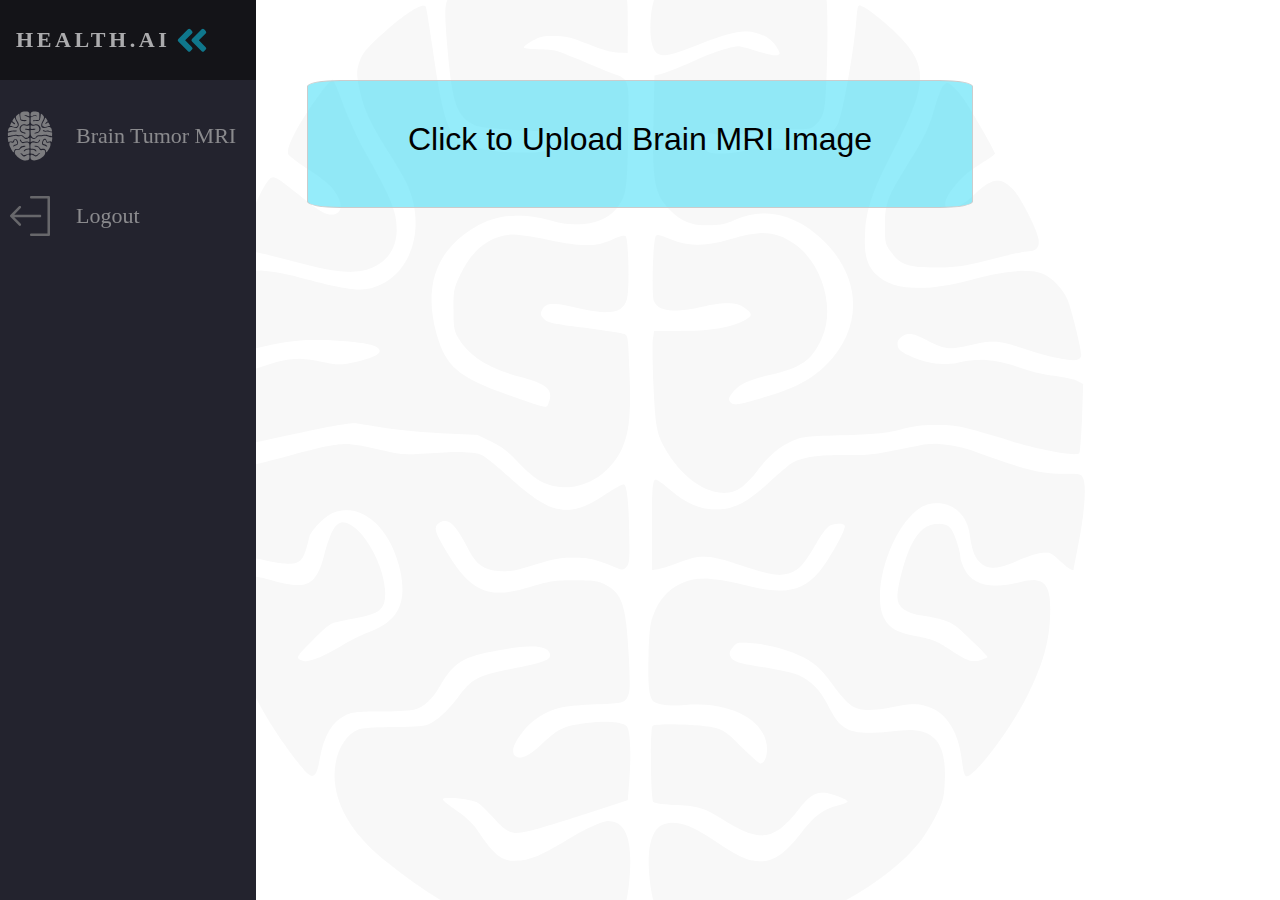
==== brainTumorMri.html @ 9c0617b1 "Add dashboard" ====
<!DOCTYPE html>
<html lang="en">

<head>
  <script src="js/apiClient.js"></script>
  <script src="js/utils.js">  </script>
  <script src="js/api/user/api.js"></script>
  <script>validate()</script>
  <meta charset="UTF-8">
  <meta http-equiv="X-UA-Compatible" content="IE=edge">
  <meta name="viewport" content="width=device-width, initial-scale=1.0">
  <title>Health.Ai</title>
  <link href="assets/img/brain icon.svg" rel="icon">
  <link rel="stylesheet" href="assets/css/card.css">
  <link rel="stylesheet" href="style.css">

  <style>
    .card {
      box-shadow: 0 4px 8px 0 rgba(0, 0, 0, 0.2);
      max-width: 300px;
      margin: auto;
      text-align: center;
      font-family: arial;
    }

    .title {
      color: grey;
      font-size: 18px;
    }

    button {
      border: none;
      outline: 0;
      display: inline-block;
      padding: 8px;
      color: white;
      background-color: #000;
      text-align: center;
      cursor: pointer;
      width: 100%;
      font-size: 18px;
    }

    a {
      text-decoration: none;
      font-size: 22px;
      color: black;
    }

    button:hover,
    a:hover {
      opacity: 0.7;
    }


    /* loader */


    .loader {
      border: 16px solid #00000000;
      border-radius: 50%;
      border-top: 16px solid rgb(155, 27, 187);
      width: 120px;
      height: 120px;
      -webkit-animation: spin 1s linear infinite;
      /* Safari */
      animation: spin 1s linear infinite;
    }

    /* Safari */
    @-webkit-keyframes spin {
      0% {
        -webkit-transform: rotate(0deg);
      }

      100% {
        -webkit-transform: rotate(360deg);
      }
    }

    @keyframes spin {
      0% {
        transform: rotate(0deg);
      }

      100% {
        transform: rotate(360deg);
      }
    }
  </style>
</head>

<body class="brain-tumor">
  <nav class="navbar">
    <ul class="navbar-nav">
      <li class="logo">
        <a href="/dashboard.html" class="nav-link">
          <span class="link-text logo-text">Health.Ai</span>
          <svg aria-hidden="true" focusable="false" data-prefix="fad" data-icon="angle-double-right" role="img"
            xmlns="http://www.w3.org/2000/svg" viewBox="0 0 448 512"
            class="svg-inline--fa fa-angle-double-right fa-w-14 fa-5x">
            <g class="fa-group">
              <path fill="currentColor"
                d="M224 273L88.37 409a23.78 23.78 0 0 1-33.8 0L32 386.36a23.94 23.94 0 0 1 0-33.89l96.13-96.37L32 159.73a23.94 23.94 0 0 1 0-33.89l22.44-22.79a23.78 23.78 0 0 1 33.8 0L223.88 239a23.94 23.94 0 0 1 .1 34z"
                class="fa-secondary"></path>
              <path fill="currentColor"
                d="M415.89 273L280.34 409a23.77 23.77 0 0 1-33.79 0L224 386.26a23.94 23.94 0 0 1 0-33.89L320.11 256l-96-96.47a23.94 23.94 0 0 1 0-33.89l22.52-22.59a23.77 23.77 0 0 1 33.79 0L416 239a24 24 0 0 1-.11 34z"
                class="fa-primary"></path>
            </g>
          </svg>
        </a>
      </li>

      <li class="nav-item">
        <a href="#" class="nav-link">
          <img src="assets/img/brain icon.svg" class="img-fluid" alt="" width="60" height="50">
          <span class="link-text">Brain Tumor MRI </span>
        </a>
      </li>

      <li class="nav-item">
        <a href="#" class="nav-link" onclick="logout()">
          <img src="assets/img/logout.svg" class="img-fluid" alt="" width="60" height="40">
          <span class="link-text">Logout </span>
        </a>
      </li>


    </ul>
  </nav>

  <center>
    <label for="file-upload" class="custom-file-upload">
      <i class="fa fa-cloud-upload"></i> Click to Upload Brain MRI Image
    </label>
    <input id="file-upload" type="file" onchange="upload()" accept=".jpg" >

    <div class="card" id="card">
      <div class="img" id="result_image">
      </div>
      <div class="text" id="result">

      </div>
    </div>
  </center>


  <div class="loader" style="display: none; margin-left: auto; margin-right: auto;" id="loader"></div>

  <Table id="grid" style="margin-left: auto; margin-right: auto;">

  </Table>
</body>
<script src="js/api/dashboard/api.js"></script>

</html>
---- assets/css/card.css ----
.card {
    width: 612px;
    height: 612px;
    background: white;
    border-radius: 30px;
    box-shadow: 15px 15px 30px #bebebe,
               -15px -15px 30px #ffffff;
    transition: 0.2s ease-in-out;
    display: none;
    padding-top: 5rem;
    margin-top: 1rem;
  }
  
  .img {
    width: 100%;
    height: 50%;
    background: linear-gradient(#e66465, #9198e5);
    display: flex;
    align-items: top;
    justify-content: right;
  }
  
  .save {
    transition: 0.2s ease-in-out;
    border-radius: 10px;
    margin: 20px;
    width: 30px;
    height: 30px;
    background-color: #ffffff;
    display: flex;
    align-items: center;
    justify-content: center;
  }
  
  .text {
    margin: 20px;
    display: flex;
    flex-direction: column;
    align-items: space-around;
  }
  
  .save .svg {
    transition: 0.2s ease-in-out;
    width: 15px;
    height: 15px;
  }
  
  .icon-box {
    margin-top: 15px;
    width: 70%;
    padding: 10px;
    background-color: #e3fff9;
    border-radius: 10px;
    display: flex;
    align-items: center;
    justify-content: left;
  }
  
  .icon-box svg {
    width: 17px;
  }
  
  .text .h3 {
    font-family: 'Lucida Sans' sans-serif;
    font-size: 15px;
    font-weight: 600;
  }
  
  .text .p {
    font-family: 'Lucida Sans' sans-serif;
    color: #999999;
    font-size: 13px;
  }
  
  .icon-box .span {
    margin-left: 10px;
    font-family: 'Lucida Sans' sans-serif;
    font-size: 13px;
    font-weight: light;
  }
    
  .save:hover {
    transform: scale(1.1) rotate(10deg);
  }
  
  .save:hover .svg {
    fill: #13723e;
  }
---- style.css ----
:root {
  font-size: 16px;
  font-family: 'Open Sans';
  --text-primary: #b6b6b6;
  --text-secondary: #ececec;
  --bg-primary: #23232e;
  --bg-secondary: #141418;
  --transition-speed: 600ms;
}

body {
  color: black;
  background-color: white;
  margin: 0;
  padding: 0;
}

.brain-tumor{
  background-image: url('assets/img/brainBackground.svg ');
  background-repeat: no-repeat;
  background-attachment: fixed;
  background-position: center;
}

body::-webkit-scrollbar {
  width: 0.25rem;
}

body::-webkit-scrollbar-track {
  background: #1e1e24;
}

body::-webkit-scrollbar-thumb {
  background: #6649b8;
}

main {
  margin-left: 5rem;
  padding: 1rem;
}

.navbar {
  position: fixed;
  background-color: var(--bg-primary);
  transition: width 600ms ease;
  overflow: hidden;
}

.navbar-nav {
  list-style: none;
  padding: 0;
  margin: 0;
  display: flex;
  flex-direction: column;
  align-items: center;
  height: 100%;
}

.nav-item {
  width: 100%;
}



.nav-link {
  display: flex;
  align-items: center;
  height: 5rem;
  color: var(--text-primary);
  text-decoration: none;
  filter: grayscale(100%) opacity(0.7);
  transition: var(--transition-speed);
}

.nav-link:hover {
  filter: grayscale(0%) opacity(1);
  background: var(--bg-secondary);
  color: var(--text-secondary);
}

.link-text {
  display: none;
  margin-left: 1rem;
}

.nav-link svg {
  width: 2rem;
  min-width: 2rem;
  margin: 0 1.5rem;
}

.fa-primary {
  color: #0ea2bd;
}

.fa-secondary {
  color: #0ea2bd;
}

.fa-primary,
.fa-secondary {
  transition: var(--transition-speed);
}

.logo {
  font-weight: bold;
  text-transform: uppercase;
  margin-bottom: 1rem;
  text-align: center;
  color: var(--text-secondary);
  background: var(--bg-secondary);
  font-size: 1.5rem;
  letter-spacing: 0.3ch;
  width: 100%;
}

.logo svg {
  transform: rotate(0deg);
  transition: var(--transition-speed);
}

.logo-text {
  display: inline;
  position: absolute;
  left: -999px;
  transition: var(--transition-speed);
}

.navbar:hover .logo svg {
  transform: rotate(-180deg);
}

/* Small screens */
@media only screen and (max-width: 600px) {
  .navbar {
    bottom: 0;
    width: 100vw;
    height: 5rem;
  }

  .logo {
    display: none;
  }

  .navbar-nav {
    flex-direction: row;
  }

  .nav-link {
    justify-content: center;
  }

  main {
    margin: 0;
  }
}

/* Large screens */
@media only screen and (min-width: 600px) {
  .navbar {
    top: 0;
    width: 5rem;
    height: 100vh;
  }

  .navbar:hover {
    width: 16rem;
  }

  .navbar:hover .link-text {
    display: inline;
  }

  .navbar:hover .logo svg {
    margin-left: 11rem;
  }

  .navbar:hover .logo-text {
    left: 0px;
  }
}

input[type="file"] {
  display: none;
}

.custom-file-upload {
  border: 1px solid #ccc;
  display: inline-block;
  padding: 6px 12px;
  padding-top: 2.5rem;
  cursor: pointer;
  margin-top: 5rem;
  width: 40rem;
  height: 5rem;
  font-size: xx-large;
  background-color: #0ad4f36e;
  border-radius: 5%;
  font-family: Verdana, Geneva, Tahoma, sans-serif;
}
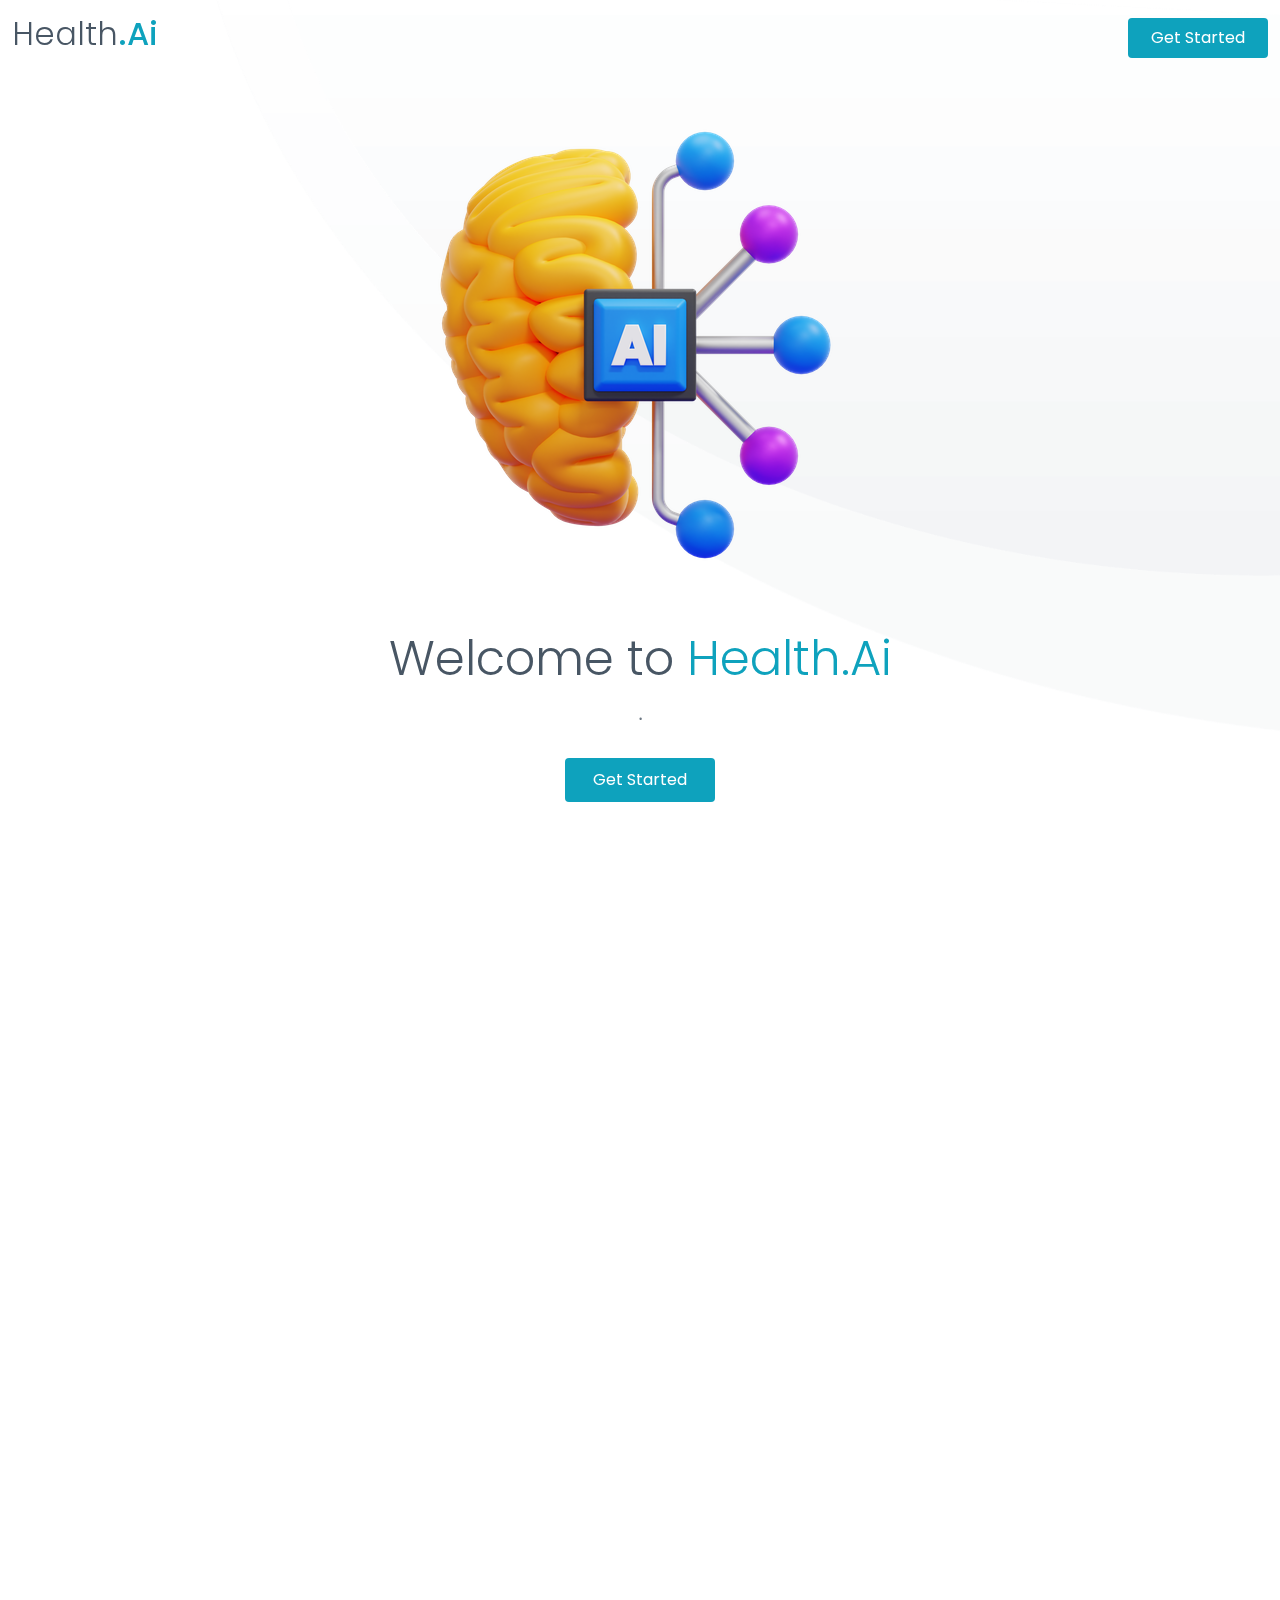
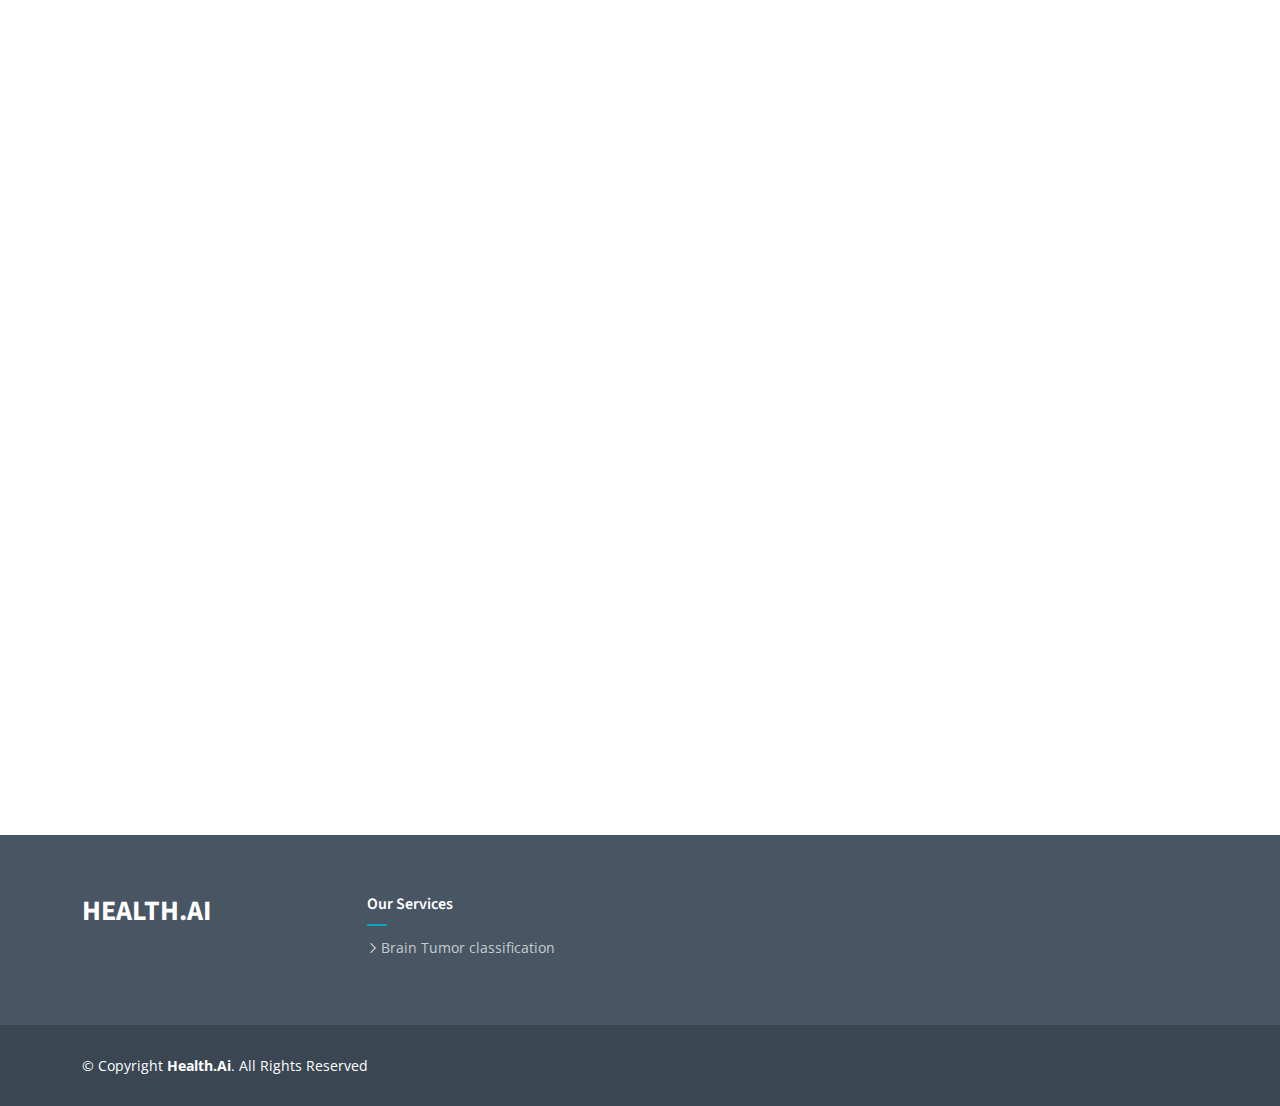
==== commit d62eb450: "Change card layout to table" ====
--- a/brainTumorMri.html
+++ b/brainTumorMri.html
@@ -2,6 +2,7 @@
 <html lang="en">
 
 <head>
+  <script src="js/envinment.js"></script>
   <script src="js/apiClient.js"></script>
   <script src="js/utils.js">  </script>
   <script src="js/api/user/api.js"></script>
@@ -94,7 +95,7 @@
   <nav class="navbar">
     <ul class="navbar-nav">
       <li class="logo">
-        <a href="/dashboard.html" class="nav-link">
+        <a href="/Health.Ai-Frontend/dashboard.html" class="nav-link">
           <span class="link-text logo-text">Health.Ai</span>
           <svg aria-hidden="true" focusable="false" data-prefix="fad" data-icon="angle-double-right" role="img"
             xmlns="http://www.w3.org/2000/svg" viewBox="0 0 448 512"
@@ -133,14 +134,34 @@
     <label for="file-upload" class="custom-file-upload">
       <i class="fa fa-cloud-upload"></i> Click to Upload Brain MRI Image
     </label>
-    <input id="file-upload" type="file" onchange="upload()" accept=".jpg" >
+    <input id="file-upload" type="file" onchange="upload()" accept=".jpg">
 
-    <div class="card" id="card">
-      <div class="img" id="result_image">
-      </div>
-      <div class="text" id="result">
+    <table id="card" hidden style="width: 50%;margin-left: auto;
+    margin-right: auto;">
+      <tr>
+        <td>
+          <h2>Uploaded Image</h2>
+        </td>
+        <td id="result_image">
+        </td>
+      </tr>
+      <tr>
+        <td>
+          <h2>Model Prediction</h2>
+        </td>
+        <td id="result">
+        </td>
+      </tr>
+      <tr>
+        <td>
+          <h2>Confidance</h2>
+        </td>
+        <td id="confidance">
+        </td>
+      </tr>
+    </table>
 
-      </div>
+    </div>
     </div>
   </center>
 
